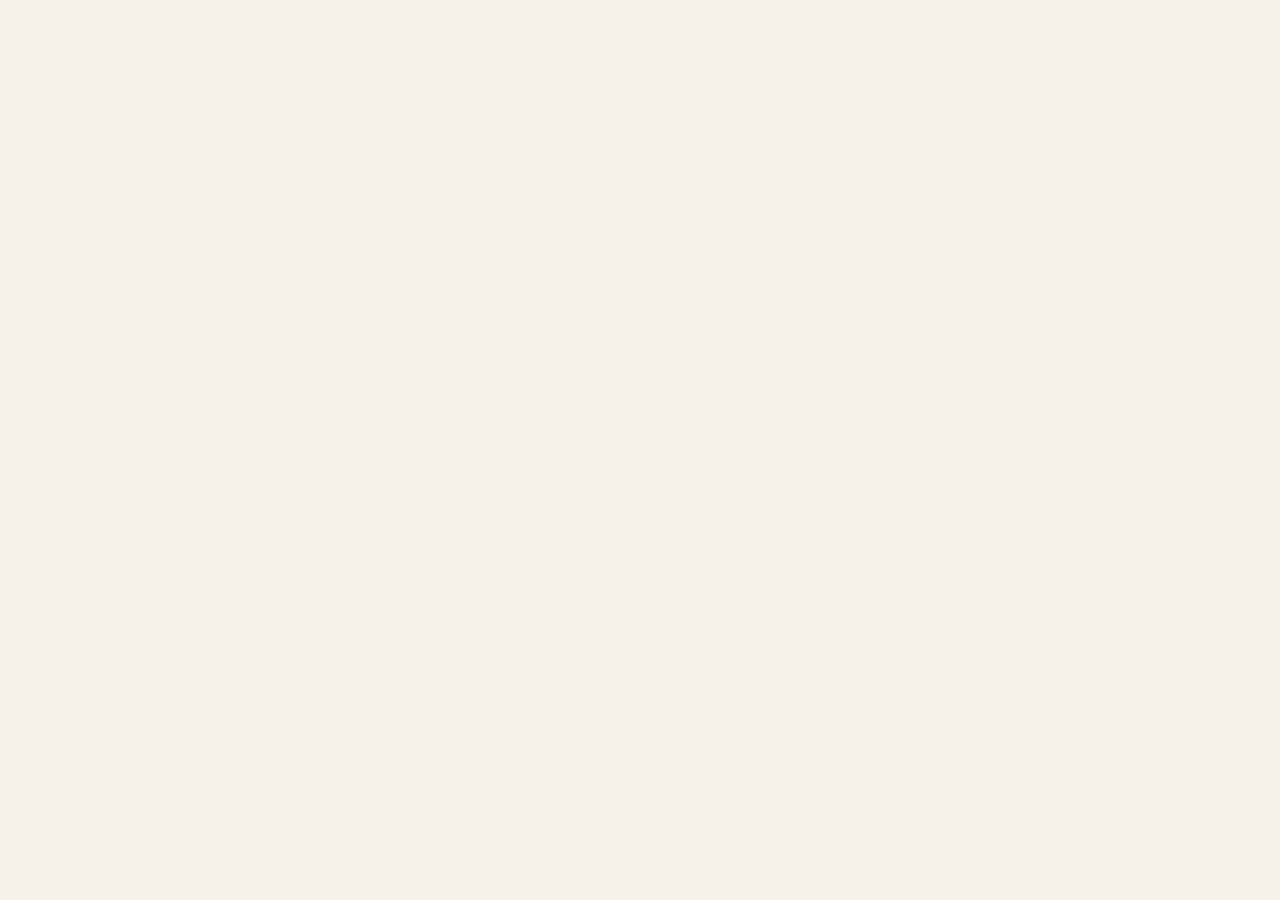
==== auto.html @ 34e245fe "Favicon: aereo bianco su quadrato arancione Co-Authored-By: Claude Sonnet 5.5 <noreply@anthropic.com" ====
<!doctype html>
<html lang="it">
<head>
<meta charset="utf-8">
<meta name="viewport" content="width=device-width, initial-scale=1, viewport-fit=cover">
<meta name="theme-color" content="#f6f2ea"><!-- barra di stato del telefono: colore della pagina -->
<link rel="manifest" href="manifest.webmanifest">
<link rel="icon" href="icone/favicon.svg" type="image/svg+xml">
<link rel="icon" href="icone/favicon-128.png" type="image/png" sizes="128x128">
<link rel="apple-touch-icon" href="icone/icona-180.png">
<meta name="mobile-web-app-capable" content="yes">
<meta name="apple-mobile-web-app-capable" content="yes">
<meta name="apple-mobile-web-app-title" content="LetsGo">
<meta name="apple-mobile-web-app-status-bar-style" content="black-translucent"><!-- come app sulla Home: la pagina va sotto la barra di stato -->
<title>Auto — LetsGo</title>
<link rel="stylesheet" href="stile.css">
<style>
  /* Le due auto stanno affiancate; su mobile scorrono in orizzontale. */
  .cars { display: grid; grid-template-columns: 1fr 1fr; gap: 16px; }
  @media (max-width: 700px) { .cars { display: flex; overflow-x: auto; scroll-snap-type: x mandatory; margin: 0 -16px; padding: 0 16px 12px; scroll-padding: 0 16px; } .car { flex: 0 0 82%; scroll-snap-align: start; } }
  .car { display: flex; flex-direction: column; overflow: hidden; border-radius: 18px; background: var(--card, color-mix(in srgb, var(--land) 57%, var(--bg))); }
  /* L'auto (PNG trasparente, con l'ombra già nell'immagine) sta sullo sfondo della card; l'altezza è uguale per le due card. */
  .car-img { position: relative; aspect-ratio: 2 / 1; margin-top: 32px; }
  .car-photo { position: absolute; inset: 12px 12px 0; width: calc(100% - 24px); height: calc(100% - 12px); object-fit: contain; -webkit-mask-image: linear-gradient(#000 88%, transparent); mask-image: linear-gradient(#000 88%, transparent); } /* sfuma il fondo: l'ombra della prima foto è tagliata netta */
  .car-body { display: flex; flex: 1; flex-direction: column; gap: 14px; padding: 16px; }
  .car h2 { margin: 0; font-size: 20px; letter-spacing: .01em; }
  .chips { display: flex; flex-wrap: wrap; gap: 6px; }
  .chip { display: flex; align-items: center; gap: 5px; padding: 4px 10px; border-radius: 999px; background: var(--line); font-size: 13px; font-weight: 600; }
  .car ul { margin: 0; padding: 0; list-style: none; font-size: 13px; color: var(--muted); }
  .car li { display: flex; align-items: center; gap: 8px; padding: 3px 0; border: 0; }
  .car li svg, .chip svg { flex: none; }
  .price { margin-top: auto; }
  .price b { font-size: 26px; }
  .price span { color: var(--muted); font-size: 14px; }
  .price small { display: block; color: var(--muted); font-size: 13px; }
  .credit { padding: 0 16px 12px; color: var(--muted); font-size: 11px; }
  .credit a { color: inherit; }
</style>
</head>
<body data-page="auto">
<main class="page" id="root"></main>
<script src="nav.js"></script>
<script>
const ICO = {
  persone: 'M372-523q-42-42-42-108t42-108q42-42 108-42t108 42q42 42 42 108t-42 108q-42 42-108 42t-108-42ZM160-160v-94q0-38 19-65t49-41q67-30 128.5-45T480-420q62 0 123 15.5T731-360q31 14 50 41t19 65v94H160Zm60-60h520v-34q0-16-9.5-30.5T707-306q-64-31-117-42.5T480-360q-57 0-111 11.5T252-306q-14 7-23 21.5t-9 30.5v34Zm324.5-346.5Q570-592 570-631t-25.5-64.5Q519-721 480-721t-64.5 25.5Q390-670 390-631t25.5 64.5Q441-541 480-541t64.5-25.5ZM480-631Zm0 411Z',
  clima: 'M450-80v-195L301-126l-43-42 192-192v-90h-90L172-262l-44-41 147-147H80v-60h195L125-660l43-43 192 193h90v-91L262-789l42-44 146 147v-194h60v194l150-150 42 43-192 192v91h91l189-189 43 42-147 147h194v60H686l148 149-41 43-192-192h-91v90l192 193-41 43-151-151v195h-60Z',
  ritiro: 'M529.5-510.5Q550-531 550-560t-20.5-49.5Q509-630 480-630t-49.5 20.5Q410-589 410-560t20.5 49.5Q451-490 480-490t49.5-20.5ZM480-159q133-121 196.5-219.5T740-552q0-118-75.5-193T480-820q-109 0-184.5 75T220-552q0 75 65 173.5T480-159Zm0 79Q319-217 239.5-334.5T160-552q0-150 96.5-239T480-880q127 0 223.5 89T800-552q0 100-79.5 217.5T480-80Zm0-480Z',
  riconsegna: 'M200-120v-680h343l19 86h238v370H544l-18.93-85H260v309h-60Zm300-452Zm95 168h145v-250H511l-19-86H260v251h316l19 85Z',
  franchigia: 'M480-81q-140-35-230-162.5T160-523v-238l320-120 320 120v238q0 152-90 279.5T480-81Zm0-62q115-38 187.5-143.5T740-523v-196l-260-98-260 98v196q0 131 72.5 236.5T480-143Zm0-337Z',
  cauzione: 'M540-420q-50 0-85-35t-35-85q0-50 35-85t85-35q50 0 85 35t35 85q0 50-35 85t-85 35ZM220-280q-24.75 0-42.37-17.63Q160-315.25 160-340v-400q0-24.75 17.63-42.38Q195.25-800 220-800h640q24.75 0 42.38 17.62Q920-764.75 920-740v400q0 24.75-17.62 42.37Q884.75-280 860-280H220Zm100-60h440q0-42 29-71t71-29v-200q-42 0-71-29t-29-71H320q0 42-29 71t-71 29v200q42 0 71 29t29 71Zm480 180H100q-24.75 0-42.37-17.63Q40-195.25 40-220v-460h60v460h700v60ZM220-340v-400 400Z'
};
const sv = (d, s = 16) => iconaSvg(d, s);
function auto(a) {
  const c = el('article', 'car');
  c.innerHTML = `
    <div class="car-img"><img class="car-photo" src="${a.foto}" alt=""${a.scala ? ` style="transform: translateY(${a.giu || 0}%) scale(${a.scala}); transform-origin: 50% 100%"` : ''}></div>
    <div class="car-body">
      <div><h2>${a.modello}</h2></div>
      <div class="chips">
        <span class="chip">${sv(ICO.persone)}${a.persone}</span>
        <span class="chip">${sv(ICONE.valigia[0])}${a.bagagli}</span>
        <span class="chip">${a.cambio}</span>
        <span class="chip">${sv(ICO.clima)}${a.clima}</span>
      </div>
      <ul>${a.dettagli.map(([k, t]) => `<li>${sv(ICO[k])}<span>${t}</span></li>`).join('')}</ul>
      <div class="price"><b>${a.prezzoGiorno}</b> <span>/ giorno</span><small>Totale ${a.totale}</small></div>
      <div class="actions"></div>
    </div>
    ${a.credito ? `<div class="credit">Foto: <a href="${a.fonte}" target="_blank" rel="noopener">${a.credito}</a></div>` : ''}`;
  const act = c.querySelector('.actions');
  for (const [l, u] of a.bottoni) {
    const b = u ? el('a', 'btn', l) : el('button', 'btn', l);
    if (u) { b.href = u; b.target = '_blank'; b.rel = 'noopener'; } else { b.type = 'button'; b.disabled = true; b.title = 'Non ancora disponibile'; }
    act.append(b);
  }
  return c;
}
load('auto').then(d => {
  if (d.intro) root.append(el('p', 'intro', d.intro));
  const cars = el('div', 'cars'); d.auto.forEach(a => cars.append(auto(a))); root.append(cars);
}).catch(() => root.append(el('p', 'intro', 'Dati non disponibili.')));
</script>
</body>
</html>
---- stile.css ----
@font-face { font-family: "General Sans"; src: url(font/GeneralSans-Variable.woff2) format("woff2"); font-weight: 200 700; font-style: normal; font-display: swap; }
@font-face { font-family: "General Sans"; src: url(font/GeneralSans-Italic.woff2) format("woff2"); font-weight: 400; font-style: italic; font-display: swap; }

:root {
  color-scheme: light;
  --bg: #f6f2ea; --ink: #54330d; --muted: #6e655a; --line: #e4ddd1; /* prima #ddd4c4, +4 punti di luminosità HSL */
  --sea: #bdd5e3; --land: #eadfc6; --land-edge: #b3a283;
  --card: #f2ebdd; --card-ticket: #f0e9d7; /* come prima (terra 57% / 72% su sfondo), +2 punti di luminosità HSL */
  --tappa: #ee7c40; --tappa-num: var(--land); --tappa-nome: #995029; /* pallini delle tappe e numeri dentro */
  --posizione: #4285f4; /* azzurro del puntino di Google Maps */
  --nat: #78bd8a; --city: #f09a6c; --coast: #4a90c2; --transit: #bdb5a8; --dot-ink: var(--ink);
  --land-africa: color-mix(in srgb, var(--land) 82%, #5a4a30); --route: #4a3d2a; --route-line: #746855; /* prima: route 70% su terra (#7a6e59), −2 punti di luminosità HSL */ --tag-bg: var(--route-line); --tag-ink: var(--land);
}
* { box-sizing: border-box; }
body { margin: 0; background: var(--bg); color: var(--ink); font: 15px/1.45 "General Sans", system-ui, sans-serif; }

/* Barra in alto con le icone delle sezioni (costruita in nav.js) */
:root { --nav: 68px; --nav-bg: #1c1a17; --nav-btn: #3a352f; --nav-ink: #efe9df; --nav-muted: #a49b8f; } /* la navbar è in versione scura: contrasta con lo sfondo chiaro delle pagine */
/* Linguetta appesa al bordo alto, senza ombra: sembra uno strato sotto l'interfaccia, tirata da una parte. La forma è ritagliata con un percorso (340×68), gli angoli in alto si allargano fino ad annullarsi sul bordo. */
.navbar { position: fixed; top: 0; left: 50%; transform: translateX(-50%); z-index: 10; width: 340px; height: var(--nav); padding: 12px 44px; display: flex; justify-content: center; align-items: center; gap: 10px; }
.navbar::before { content: ""; position: absolute; inset: 0; background: var(--nav-bg); clip-path: path("M0,0 C10,0 17,5.3 22,16 L36,50 Q40,68 58,68 H282 Q300,68 304,50 L318,16 C323,5.3 330,0 340,0 Z"); }
.navbar a { position: relative; display: grid; place-items: center; width: 36px; height: 36px; border-radius: 50%; background: var(--nav-btn); color: var(--nav-muted); }
.navbar a[aria-current] { background: var(--nav-ink); color: var(--nav-bg); }

/* Desktop: la linguetta sta sul bordo destro, in verticale (stessa forma ruotata di 90°) */
@media (min-width: 701px) {
  .navbar { top: 50%; left: auto; right: 0; transform: translateY(-50%); width: 68px; height: 340px; padding: 44px 12px; flex-direction: column; }
  .navbar::before { clip-path: path("M68,0 C68,10 62.7,17 52,22 L18,36 Q0,40 0,58 V282 Q0,300 18,304 L52,318 C62.7,323 68,330 68,340 Z"); }
  body { padding-right: 68px; }
  .page { padding-top: 24px; }
}

/* Mobile: capsula flottante in basso, sopra la barra home del telefono */
@media (max-width: 700px) {
  :root { --nav: calc(68px + env(safe-area-inset-bottom)); }
  .navbar { top: auto; bottom: 0; padding: 0 44px env(safe-area-inset-bottom); pointer-events: none; }
  .navbar a { pointer-events: auto; }
  .navbar::before { inset: 8px 46px calc(8px + env(safe-area-inset-bottom)); border-radius: 999px; clip-path: none; pointer-events: auto; }
}

/* Pagine interne */
.page { max-width: 720px; margin: 0 auto; padding: calc(var(--nav) + 16px) 16px 48px; }
/* Mobile: navbar in basso, quindi spazio sotto e non sopra. Scorre il contenitore .page e non il documento: così Safari non fa comparire/sparire la sua barra e la navbar non si muove (come nella mappa). */
@media (max-width: 700px) {
  html, body { height: 100%; overflow: hidden; overscroll-behavior: none; }
  .page { position: fixed; inset: 0; max-width: none; margin: 0; overflow-y: auto; overscroll-behavior: contain; -webkit-overflow-scrolling: touch; padding: calc(env(safe-area-inset-top) + 16px) 16px calc(var(--nav) + 24px); }
}
.ptitle { margin: 0 0 16px; font-size: 32px; }
.intro { margin: 0 0 16px; color: var(--muted); font-size: 14px; }
.card { margin: 0 0 16px; padding: 16px; border-radius: 14px; background: var(--card); }
.chead { display: flex; justify-content: space-between; align-items: center; gap: 12px; margin-bottom: 12px; }
.chead h2 { margin: 0; font-size: 17px; }
.sub { color: var(--muted); font-size: 13px; }
.badge { flex: none; padding: 2px 10px; border-radius: 999px; font-size: 12px; font-weight: 600; color: var(--dot-ink); background: var(--city); }
.badge.ok { background: var(--nat); }
.kv { display: grid; grid-template-columns: minmax(80px, 120px) 1fr; gap: 6px 12px; margin: 0 0 14px; font-size: 14px; }
.kv dt { color: var(--muted); }
.kv dd { margin: 0; }
.actions { display: flex; flex-wrap: wrap; gap: 8px; }
.btn { padding: 10px 14px; border: 0; border-radius: 10px; font: inherit; font-size: 14px; font-weight: 600; text-decoration: none; cursor: pointer; background: color-mix(in srgb, var(--ink) 5%, transparent); color: var(--ink); }
.btn:disabled { opacity: .45; cursor: not-allowed; }

/* Finestra (modale) */
.dlg-ov { position: fixed; inset: 0; z-index: 40; display: flex; align-items: center; justify-content: center; padding: 16px; background: rgba(30, 22, 10, .45); }
.dlg { width: 100%; max-width: 420px; padding: 20px; border-radius: 16px; background: var(--bg); }
.dlg h2 { margin: 0 0 12px; font-size: 18px; }
.dlg ul { margin: 0 0 8px; padding-left: 18px; font-size: 14px; }
.dlg li { padding: 3px 0; }
.dlg p { margin: 8px 0 0; color: var(--muted); font-size: 13px; }
.dlg .btn { margin-top: 16px; }

/* Come app sulla Home (iPhone): la pagina va sotto la barra di stato, che ha testo bianco; una leggera sfumatura scura lo tiene leggibile */
@media (display-mode: standalone) {
  body::before { content: ""; position: fixed; top: 0; left: 0; right: 0; z-index: 9; height: calc(env(safe-area-inset-top) + 14px); background: linear-gradient(rgba(0, 0, 0, .35), transparent); pointer-events: none; }
}
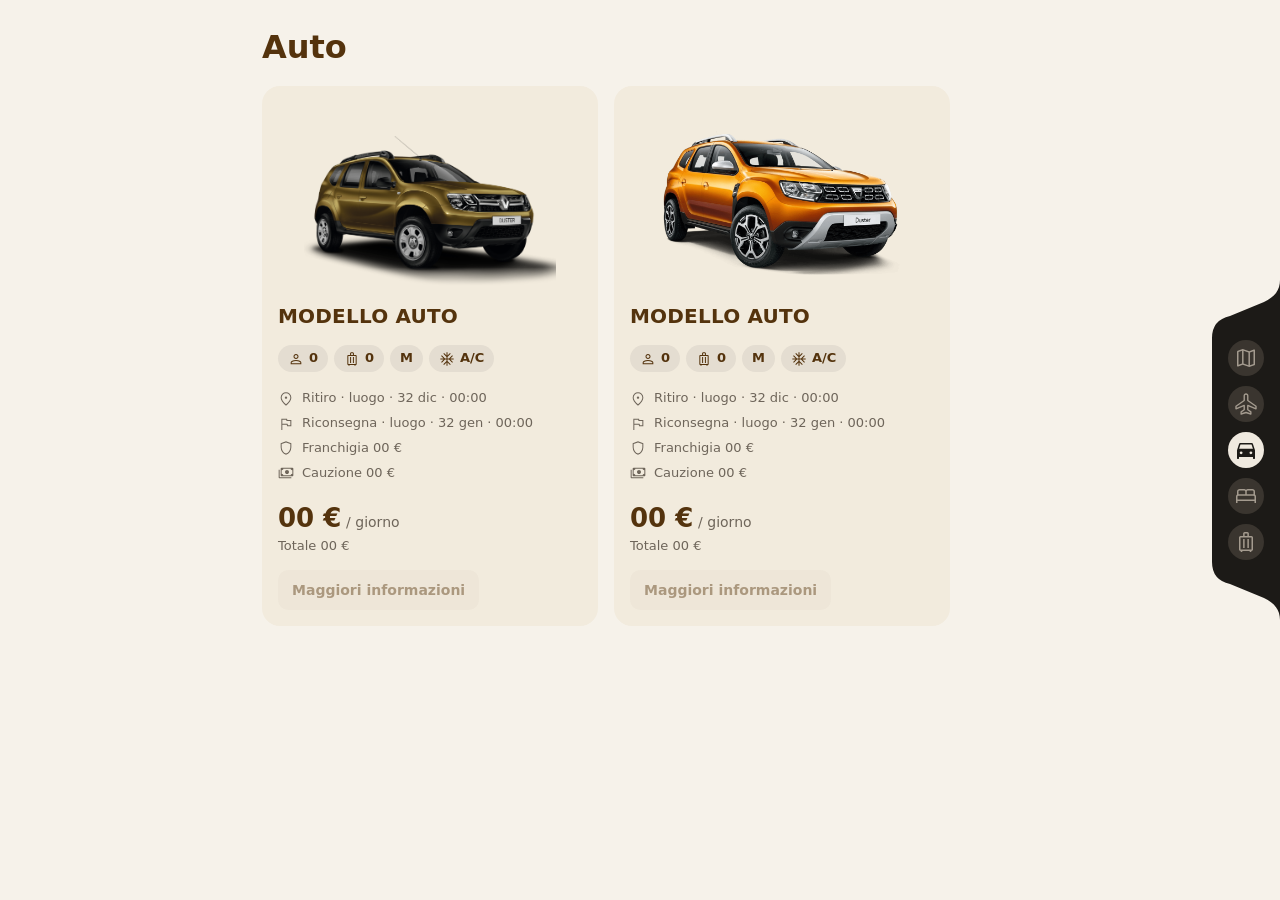
==== commit 106a5ea5: "Pulizia: tolto codice morto (schede, classi inutilizzate, probe della navbar, syncBar, favicon-128) " ====
--- a/auto.html
+++ b/auto.html
@@ -6,8 +6,8 @@
 <meta name="theme-color" content="#f6f2ea"><!-- barra di stato del telefono: colore della pagina -->
 <link rel="manifest" href="manifest.webmanifest">
 <link rel="icon" href="icone/favicon.svg" type="image/svg+xml">
-<link rel="icon" href="icone/favicon-128.png" type="image/png" sizes="128x128">
-<link rel="apple-touch-icon" href="icone/icona-180.png">
+<link rel="icon" href="icone/favicon-32.png" type="image/png" sizes="32x32">
+<link rel="apple-touch-icon" href="icone/letsgo-180.png">
 <meta name="mobile-web-app-capable" content="yes">
 <meta name="apple-mobile-web-app-capable" content="yes">
 <meta name="apple-mobile-web-app-title" content="LetsGo">
--- a/stile.css
+++ b/stile.css
@@ -4,7 +4,7 @@
 :root {
   color-scheme: light;
   --bg: #f6f2ea; --ink: #54330d; --muted: #6e655a; --line: #e4ddd1; /* prima #ddd4c4, +4 punti di luminosità HSL */
-  --sea: #bdd5e3; --land: #eadfc6; --land-edge: #b3a283;
+  --sea: #bdd5e3; --land: #eadfc6;
   --card: #f2ebdd; --card-ticket: #f0e9d7; /* come prima (terra 57% / 72% su sfondo), +2 punti di luminosità HSL */
   --tappa: #ee7c40; --tappa-num: var(--land); --tappa-nome: #995029; /* pallini delle tappe e numeri dentro */
   --posizione: #4285f4; /* azzurro del puntino di Google Maps */
@@ -16,9 +16,9 @@
 
 /* Barra in alto con le icone delle sezioni (costruita in nav.js) */
 :root { --nav: 68px; --nav-bg: #1c1a17; --nav-btn: #3a352f; --nav-ink: #efe9df; --nav-muted: #a49b8f; } /* la navbar è in versione scura: contrasta con lo sfondo chiaro delle pagine */
-/* Linguetta appesa al bordo alto, senza ombra: sembra uno strato sotto l'interfaccia, tirata da una parte. La forma è ritagliata con un percorso (340×68), gli angoli in alto si allargano fino ad annullarsi sul bordo. */
+/* Navbar scura, senza ombra: sembra uno strato sotto l'interfaccia. Desktop: linguetta verticale sul bordo destro; mobile: pillola in basso. */
 .navbar { position: fixed; top: 0; left: 50%; transform: translateX(-50%); z-index: 10; width: 340px; height: var(--nav); padding: 12px 44px; display: flex; justify-content: center; align-items: center; gap: 10px; }
-.navbar::before { content: ""; position: absolute; inset: 0; background: var(--nav-bg); clip-path: path("M0,0 C10,0 17,5.3 22,16 L36,50 Q40,68 58,68 H282 Q300,68 304,50 L318,16 C323,5.3 330,0 340,0 Z"); }
+.navbar::before { content: ""; position: absolute; inset: 0; background: var(--nav-bg); }
 .navbar a { position: relative; display: grid; place-items: center; width: 36px; height: 36px; border-radius: 50%; background: var(--nav-btn); color: var(--nav-muted); }
 .navbar a[aria-current] { background: var(--nav-ink); color: var(--nav-bg); }
 
@@ -27,19 +27,17 @@
   .navbar { top: 50%; left: auto; right: 0; transform: translateY(-50%); width: 68px; height: 340px; padding: 44px 12px; flex-direction: column; }
   .navbar::before { clip-path: path("M68,0 C68,10 62.7,17 52,22 L18,36 Q0,40 0,58 V282 Q0,300 18,304 L52,318 C62.7,323 68,330 68,340 Z"); }
   body { padding-right: 68px; }
-  .page { padding-top: 24px; }
 }
 
-/* Mobile: capsula flottante in basso, sopra la barra home del telefono */
+/* Mobile: capsula flottante in basso, a 8px dal bordo inferiore del viewport: nel browser sta sopra la sua barra, nell'app dalla Home scende fino al bordo (niente margine per l'area di sicurezza) */
 @media (max-width: 700px) {
-  :root { --nav: calc(68px + env(safe-area-inset-bottom)); }
-  .navbar { top: auto; bottom: 0; padding: 0 44px env(safe-area-inset-bottom); pointer-events: none; }
+  .navbar { top: auto; bottom: 0; padding: 0 44px; pointer-events: none; }
   .navbar a { pointer-events: auto; }
-  .navbar::before { inset: 8px 46px calc(8px + env(safe-area-inset-bottom)); border-radius: 999px; clip-path: none; pointer-events: auto; }
+  .navbar::before { inset: 8px 46px; border-radius: 999px; clip-path: none; pointer-events: auto; }
 }
 
 /* Pagine interne */
-.page { max-width: 720px; margin: 0 auto; padding: calc(var(--nav) + 16px) 16px 48px; }
+.page { max-width: 720px; margin: 0 auto; padding: 24px 16px 48px; }
 /* Mobile: navbar in basso, quindi spazio sotto e non sopra. Scorre il contenitore .page e non il documento: così Safari non fa comparire/sparire la sua barra e la navbar non si muove (come nella mappa). */
 @media (max-width: 700px) {
   html, body { height: 100%; overflow: hidden; overscroll-behavior: none; }
@@ -50,12 +48,6 @@
 .card { margin: 0 0 16px; padding: 16px; border-radius: 14px; background: var(--card); }
 .chead { display: flex; justify-content: space-between; align-items: center; gap: 12px; margin-bottom: 12px; }
 .chead h2 { margin: 0; font-size: 17px; }
-.sub { color: var(--muted); font-size: 13px; }
-.badge { flex: none; padding: 2px 10px; border-radius: 999px; font-size: 12px; font-weight: 600; color: var(--dot-ink); background: var(--city); }
-.badge.ok { background: var(--nat); }
-.kv { display: grid; grid-template-columns: minmax(80px, 120px) 1fr; gap: 6px 12px; margin: 0 0 14px; font-size: 14px; }
-.kv dt { color: var(--muted); }
-.kv dd { margin: 0; }
 .actions { display: flex; flex-wrap: wrap; gap: 8px; }
 .btn { padding: 10px 14px; border: 0; border-radius: 10px; font: inherit; font-size: 14px; font-weight: 600; text-decoration: none; cursor: pointer; background: color-mix(in srgb, var(--ink) 5%, transparent); color: var(--ink); }
 .btn:disabled { opacity: .45; cursor: not-allowed; }
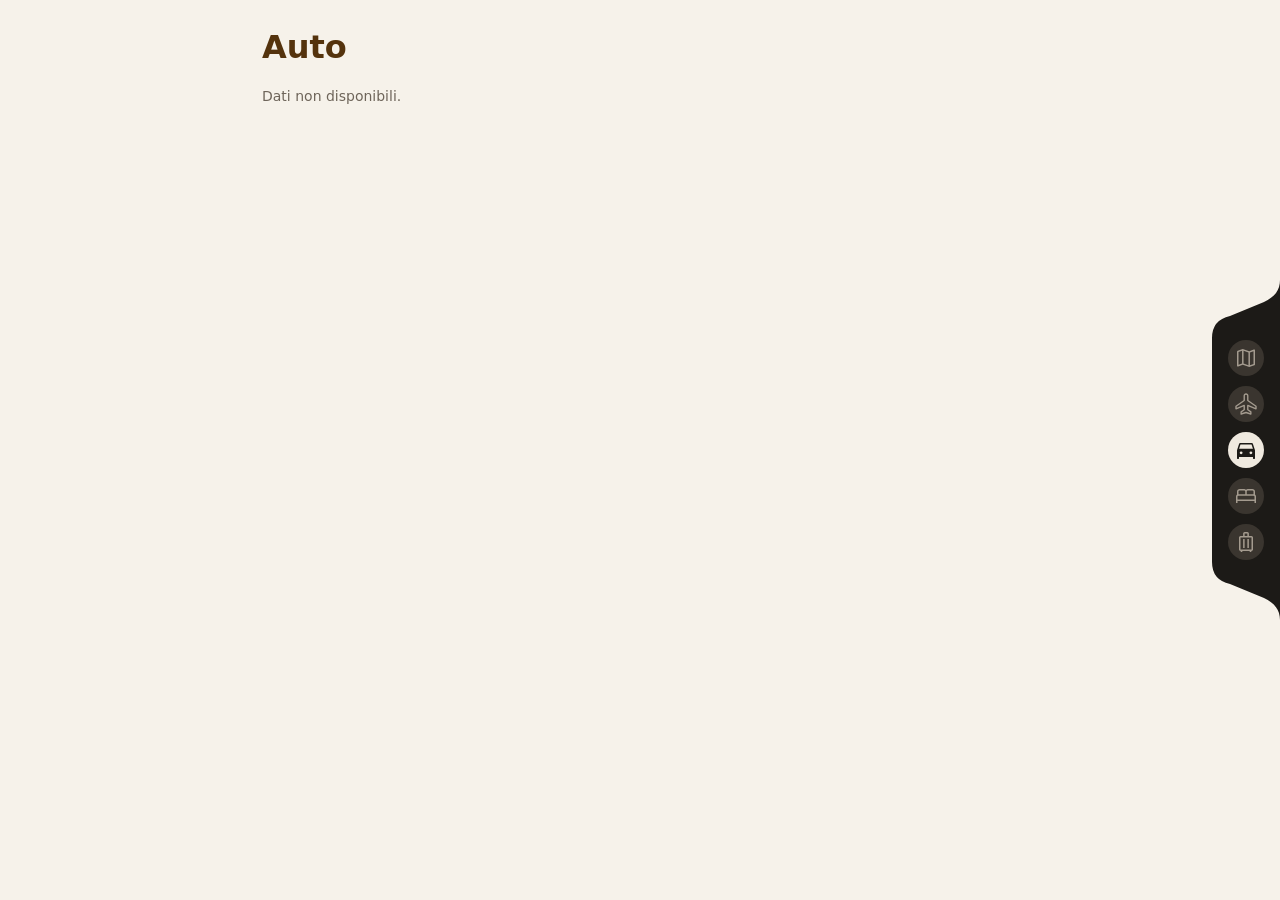
==== commit 10cc1082: "Il sito legge il foglio Google: Voli, Auto, Dormire, Valigia e mappa generata dalle tappe (nuove tap" ====
--- a/auto.html
+++ b/auto.html
@@ -17,7 +17,7 @@
 <style>
   /* Le due auto stanno affiancate; su mobile scorrono in orizzontale. */
   .cars { display: grid; grid-template-columns: 1fr 1fr; gap: 16px; }
-  @media (max-width: 700px) { .cars { display: flex; overflow-x: auto; scroll-snap-type: x mandatory; margin: 0 -16px; padding: 0 16px 12px; scroll-padding: 0 16px; } .car { flex: 0 0 82%; scroll-snap-align: start; } }
+  @media (max-width: 700px) { .cars { display: flex; overflow-x: auto; scroll-snap-type: x mandatory; margin: 0 -16px; padding: 0 16px 12px; scroll-padding: 0 16px; scrollbar-width: none; } .cars::-webkit-scrollbar { display: none; } .car { flex: 0 0 82%; scroll-snap-align: start; } }
   .car { display: flex; flex-direction: column; overflow: hidden; border-radius: 18px; background: var(--card, color-mix(in srgb, var(--land) 57%, var(--bg))); }
   /* L'auto (PNG trasparente, con l'ombra già nell'immagine) sta sullo sfondo della card; l'altezza è uguale per le due card. */
   .car-img { position: relative; aspect-ratio: 2 / 1; margin-top: 32px; }
@@ -33,8 +33,7 @@
   .price b { font-size: 26px; }
   .price span { color: var(--muted); font-size: 14px; }
   .price small { display: block; color: var(--muted); font-size: 13px; }
-  .credit { padding: 0 16px 12px; color: var(--muted); font-size: 11px; }
-  .credit a { color: inherit; }
+  .car-top { display: flex; align-items: flex-start; justify-content: space-between; gap: 8px; }
 </style>
 </head>
 <body data-page="auto">
@@ -50,35 +49,27 @@
   cauzione: 'M540-420q-50 0-85-35t-35-85q0-50 35-85t85-35q50 0 85 35t35 85q0 50-35 85t-85 35ZM220-280q-24.75 0-42.37-17.63Q160-315.25 160-340v-400q0-24.75 17.63-42.38Q195.25-800 220-800h640q24.75 0 42.38 17.62Q920-764.75 920-740v400q0 24.75-17.62 42.37Q884.75-280 860-280H220Zm100-60h440q0-42 29-71t71-29v-200q-42 0-71-29t-29-71H320q0 42-29 71t-71 29v200q42 0 71 29t29 71Zm480 180H100q-24.75 0-42.37-17.63Q40-195.25 40-220v-460h60v460h700v60ZM220-340v-400 400Z'
 };
 const sv = (d, s = 16) => iconaSvg(d, s);
-function auto(a) {
-  const c = el('article', 'car');
+// Foto delle auto (le cura chi gestisce il sito): per posizione nel foglio; "scala" e "giu" correggono l'inquadratura.
+const FOTO = [{ src: 'foto/auto/1.png' }, { src: 'foto/auto/2.png', scala: 1.2, giu: 10 }];
+const STATO = { 'Prenotato': 'ok' };
+function auto([nome, modello, totale, stato, link, ritiro, riconsegna, giorni, prezzoGiorno, aPersona, posti, bagagli, cambio, clima, franchigia, cauzione], i) {
+  const c = el('article', 'car'), f = FOTO[i] || {}, chip = (ico, v) => v === '' ? '' : `<span class="chip">${ico}${v}</span>`;
+  const dettagli = [['ritiro', ritiro, 'Ritiro · '], ['riconsegna', riconsegna, 'Riconsegna · '], ['franchigia', franchigia, 'Franchigia '], ['cauzione', cauzione, 'Cauzione ']].filter(x => x[1] !== '');
   c.innerHTML = `
-    <div class="car-img"><img class="car-photo" src="${a.foto}" alt=""${a.scala ? ` style="transform: translateY(${a.giu || 0}%) scale(${a.scala}); transform-origin: 50% 100%"` : ''}></div>
+    <div class="car-img">${f.src ? `<img class="car-photo" src="${f.src}" alt=""${f.scala ? ` style="transform: translateY(${f.giu || 0}%) scale(${f.scala}); transform-origin: 50% 100%"` : ''}>` : ''}</div>
     <div class="car-body">
-      <div><h2>${a.modello}</h2></div>
-      <div class="chips">
-        <span class="chip">${sv(ICO.persone)}${a.persone}</span>
-        <span class="chip">${sv(ICONE.valigia[0])}${a.bagagli}</span>
-        <span class="chip">${a.cambio}</span>
-        <span class="chip">${sv(ICO.clima)}${a.clima}</span>
-      </div>
-      <ul>${a.dettagli.map(([k, t]) => `<li>${sv(ICO[k])}<span>${t}</span></li>`).join('')}</ul>
-      <div class="price"><b>${a.prezzoGiorno}</b> <span>/ giorno</span><small>Totale ${a.totale}</small></div>
+      <div class="car-top"><h2>${modello || nome}</h2><span class="stato ${STATO[stato] || ''}">${stato}</span></div>
+      <div class="chips">${chip(sv(ICO.persone), posti)}${chip(sv(ICONE.valigia[0]), bagagli)}${chip('', cambio)}${chip(sv(ICO.clima), clima)}</div>
+      <ul>${dettagli.map(([k, v, e]) => `<li>${sv(ICO[k])}<span>${e}${typeof v === 'number' ? EURO(v) : v}</span></li>`).join('')}</ul>
+      <div class="price"><b>${prezzoGiorno === '' ? '' : EURO(Math.round(prezzoGiorno * 100) / 100)}</b> <span>${prezzoGiorno === '' ? '' : '/ giorno'}</span><small>${totale === '' ? '' : `Totale ${EURO(totale)}`}${aPersona === '' ? '' : ` · ${EURO(Math.round(aPersona * 100) / 100)} a persona`}</small></div>
       <div class="actions"></div>
-    </div>
-    ${a.credito ? `<div class="credit">Foto: <a href="${a.fonte}" target="_blank" rel="noopener">${a.credito}</a></div>` : ''}`;
-  const act = c.querySelector('.actions');
-  for (const [l, u] of a.bottoni) {
-    const b = u ? el('a', 'btn', l) : el('button', 'btn', l);
-    if (u) { b.href = u; b.target = '_blank'; b.rel = 'noopener'; } else { b.type = 'button'; b.disabled = true; b.title = 'Non ancora disponibile'; }
-    act.append(b);
-  }
+    </div>`;
+  bottoni(c.querySelector('.actions'), [['Maggiori informazioni', link]]);
   return c;
 }
-load('auto').then(d => {
-  if (d.intro) root.append(el('p', 'intro', d.intro));
-  const cars = el('div', 'cars'); d.auto.forEach(a => cars.append(auto(a))); root.append(cars);
-}).catch(() => root.append(el('p', 'intro', 'Dati non disponibili.')));
+pagina(d => {
+  const cars = el('div', 'cars'); d.auto.forEach((a, i) => cars.append(auto(a, i))); root.append(cars);
+});
 </script>
 </body>
 </html>
--- a/stile.css
+++ b/stile.css
@@ -1,5 +1,4 @@
 @font-face { font-family: "General Sans"; src: url(font/GeneralSans-Variable.woff2) format("woff2"); font-weight: 200 700; font-style: normal; font-display: swap; }
-@font-face { font-family: "General Sans"; src: url(font/GeneralSans-Italic.woff2) format("woff2"); font-weight: 400; font-style: italic; font-display: swap; }
 
 :root {
   color-scheme: light;
@@ -7,8 +6,7 @@
   --sea: #bdd5e3; --land: #eadfc6;
   --card: #f2ebdd; --card-ticket: #f0e9d7; /* come prima (terra 57% / 72% su sfondo), +2 punti di luminosità HSL */
   --tappa: #ee7c40; --tappa-num: var(--land); --tappa-nome: #995029; /* pallini delle tappe e numeri dentro */
-  --posizione: #4285f4; /* azzurro del puntino di Google Maps */
-  --nat: #78bd8a; --city: #f09a6c; --coast: #4a90c2; --transit: #bdb5a8; --dot-ink: var(--ink);
+  --ok: #78bd8a; --posizione: #4285f4; /* azzurro del puntino di Google Maps */
   --land-africa: color-mix(in srgb, var(--land) 82%, #5a4a30); --route: #4a3d2a; --route-line: #746855; /* prima: route 70% su terra (#7a6e59), −2 punti di luminosità HSL */ --tag-bg: var(--route-line); --tag-ink: var(--land);
 }
 * { box-sizing: border-box; }
@@ -31,8 +29,8 @@
 
 /* Mobile: capsula flottante in basso, a 8px dal bordo inferiore del viewport: nel browser sta sopra la sua barra, nell'app dalla Home scende fino al bordo (niente margine per l'area di sicurezza) */
 @media (max-width: 700px) {
-  .navbar { top: auto; bottom: 0; padding: 0 44px; pointer-events: none; }
-  .navbar a { pointer-events: auto; }
+  .navbar { top: auto; bottom: 0; gap: 8px; padding: 0 44px; pointer-events: none; }
+  .navbar a { width: 40px; height: 40px; pointer-events: auto; }
   .navbar::before { inset: 8px 46px; border-radius: 999px; clip-path: none; pointer-events: auto; }
 }
 
@@ -45,6 +43,8 @@
 }
 .ptitle { margin: 0 0 16px; font-size: 32px; }
 .intro { margin: 0 0 16px; color: var(--muted); font-size: 14px; }
+.stato { display: inline-block; flex: none; white-space: nowrap; padding: 2px 10px; border-radius: 999px; background: color-mix(in srgb, var(--ink) 8%, transparent); font-size: 12px; font-weight: 600; color: var(--muted); }
+.stato.ok { background: color-mix(in srgb, var(--ok) 35%, transparent); color: var(--ink); }
 .card { margin: 0 0 16px; padding: 16px; border-radius: 14px; background: var(--card); }
 .chead { display: flex; justify-content: space-between; align-items: center; gap: 12px; margin-bottom: 12px; }
 .chead h2 { margin: 0; font-size: 17px; }
